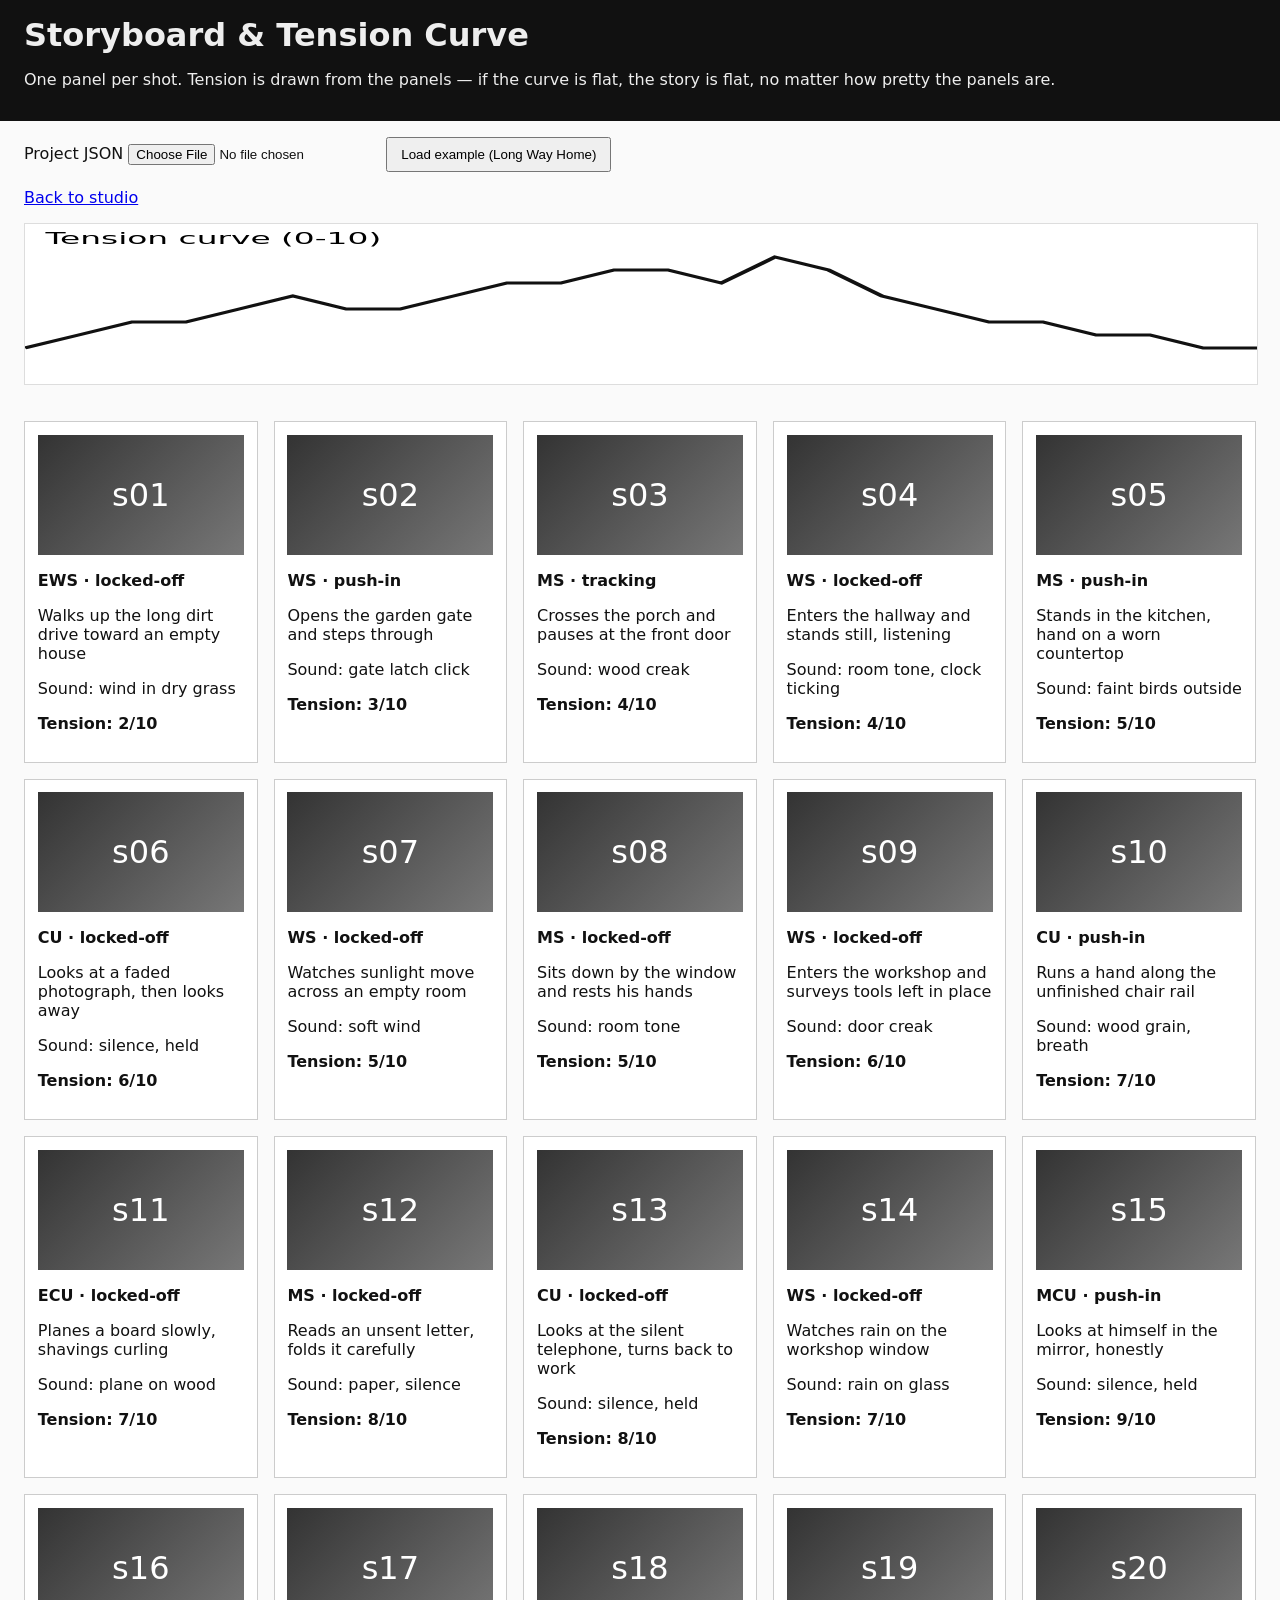
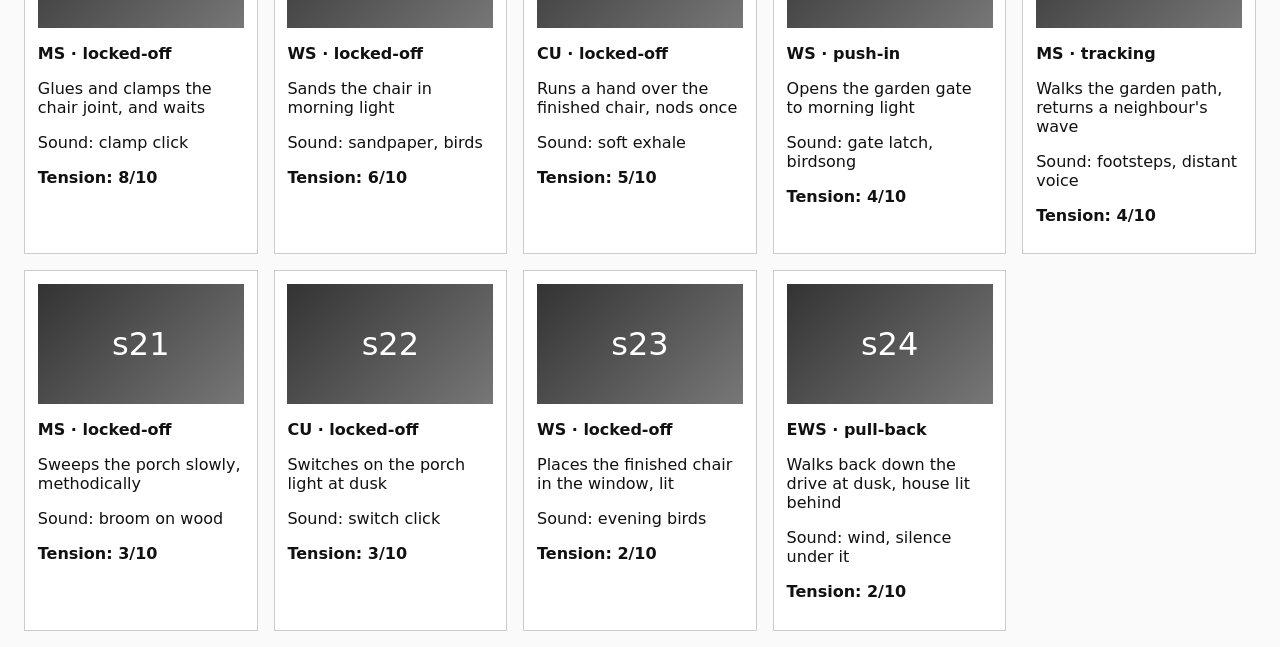
==== apps/studio/storyboard.html @ f48187a9 "MuseVideoWorkflow: pipeline, studio UI, 15 chapters, evaluation engine, reference benchmarks, Long W" ====
<!DOCTYPE html>
<html lang="en">
<head>
<meta charset="utf-8">
<meta name="viewport" content="width=device-width, initial-scale=1">
<title>Storyboard — MuseVideo Studio</title>
<link rel="stylesheet" href="style.css">
<style>
.panels{display:grid;grid-template-columns:repeat(auto-fill,minmax(220px,1fr));gap:1rem;padding:1rem 1.5rem}
.panel{border:1px solid #ccc;background:#fff;padding:.8rem}
.panel .frame{height:120px;background:linear-gradient(135deg,#333,#777);color:#fff;display:flex;align-items:center;justify-content:center;font-size:2rem}
.panel .tension{font-weight:bold}
svg{width:100%;height:160px;background:#fff;border:1px solid #ddd}
</style>
</head>
<body>
<header><h1>Storyboard &amp; Tension Curve</h1><p>One panel per shot. Tension is drawn from the panels — if the curve is flat, the story is flat, no matter how pretty the panels are.</p></header>
<section style="padding:1rem 1.5rem">
  <label>Project JSON <input type="file" id="file" accept=".json"></label>
  <button id="example">Load example (Long Way Home)</button>
  <p><a href="index.html">Back to studio</a></p>
  <svg id="curve" viewBox="0 0 600 160" preserveAspectRatio="none"></svg>
</section>
<section class="panels" id="panels"></section>
<script>
const example = [
  {id:"s01",size:"EWS",move:"locked-off",action:"Walks up the long dirt drive toward an empty house",sound:"wind in dry grass",tension:2},
  {id:"s02",size:"WS",move:"push-in",action:"Opens the garden gate and steps through",sound:"gate latch click",tension:3},
  {id:"s03",size:"MS",move:"tracking",action:"Crosses the porch and pauses at the front door",sound:"wood creak",tension:4},
  {id:"s04",size:"WS",move:"locked-off",action:"Enters the hallway and stands still, listening",sound:"room tone, clock ticking",tension:4},
  {id:"s05",size:"MS",move:"push-in",action:"Stands in the kitchen, hand on a worn countertop",sound:"faint birds outside",tension:5},
  {id:"s06",size:"CU",move:"locked-off",action:"Looks at a faded photograph, then looks away",sound:"silence, held",tension:6},
  {id:"s07",size:"WS",move:"locked-off",action:"Watches sunlight move across an empty room",sound:"soft wind",tension:5},
  {id:"s08",size:"MS",move:"locked-off",action:"Sits down by the window and rests his hands",sound:"room tone",tension:5},
  {id:"s09",size:"WS",move:"locked-off",action:"Enters the workshop and surveys tools left in place",sound:"door creak",tension:6},
  {id:"s10",size:"CU",move:"push-in",action:"Runs a hand along the unfinished chair rail",sound:"wood grain, breath",tension:7},
  {id:"s11",size:"ECU",move:"locked-off",action:"Planes a board slowly, shavings curling",sound:"plane on wood",tension:7},
  {id:"s12",size:"MS",move:"locked-off",action:"Reads an unsent letter, folds it carefully",sound:"paper, silence",tension:8},
  {id:"s13",size:"CU",move:"locked-off",action:"Looks at the silent telephone, turns back to work",sound:"silence, held",tension:8},
  {id:"s14",size:"WS",move:"locked-off",action:"Watches rain on the workshop window",sound:"rain on glass",tension:7},
  {id:"s15",size:"MCU",move:"push-in",action:"Looks at himself in the mirror, honestly",sound:"silence, held",tension:9},
  {id:"s16",size:"MS",move:"locked-off",action:"Glues and clamps the chair joint, and waits",sound:"clamp click",tension:8},
  {id:"s17",size:"WS",move:"locked-off",action:"Sands the chair in morning light",sound:"sandpaper, birds",tension:6},
  {id:"s18",size:"CU",move:"locked-off",action:"Runs a hand over the finished chair, nods once",sound:"soft exhale",tension:5},
  {id:"s19",size:"WS",move:"push-in",action:"Opens the garden gate to morning light",sound:"gate latch, birdsong",tension:4},
  {id:"s20",size:"MS",move:"tracking",action:"Walks the garden path, returns a neighbour's wave",sound:"footsteps, distant voice",tension:4},
  {id:"s21",size:"MS",move:"locked-off",action:"Sweeps the porch slowly, methodically",sound:"broom on wood",tension:3},
  {id:"s22",size:"CU",move:"locked-off",action:"Switches on the porch light at dusk",sound:"switch click",tension:3},
  {id:"s23",size:"WS",move:"locked-off",action:"Places the finished chair in the window, lit",sound:"evening birds",tension:2},
  {id:"s24",size:"EWS",move:"pull-back",action:"Walks back down the drive at dusk, house lit behind",sound:"wind, silence under it",tension:2}
];
function render(shots){
  const panels=document.getElementById("panels"); panels.innerHTML="";
  shots.forEach(s=>{
    const d=document.createElement("div"); d.className="panel";
    d.innerHTML="<div class='frame'>"+s.id+"</div><p><b>"+s.size+" · "+s.move+"</b></p><p>"+s.action+"</p><p>Sound: "+s.sound+"</p><p class='tension'>Tension: "+s.tension+"/10</p>";
    panels.appendChild(d);
  });
  const svg=document.getElementById("curve");
  const pts=shots.map((s,i)=>{const x=i/(shots.length-1)*600; const y=150-(s.tension/10)*130; return x+","+y}).join(" ");
  svg.innerHTML="<polyline points='"+pts+"' fill='none' stroke='#111' stroke-width='3'/><text x='10' y='20'>Tension curve (0-10)</text>";
}
document.getElementById("example").onclick=()=>render(example);
document.getElementById("file").onchange=(e)=>{
  const f=e.target.files[0]; if(!f) return;
  const r=new FileReader(); r.onload=()=>{ const p=JSON.parse(r.result); const shots=p.shots||[]; render(shots.map(s=>({id:s.shotId,size:s.size,move:s.movement,action:s.action,sound:s.soundMood,tension:5}))); }; r.readAsText(f);
};
render(example);
</script>
</body>
</html>
---- apps/studio/style.css ----
body{font-family:system-ui,sans-serif;margin:0;color:#111;background:#fafafa}
header,footer{padding:1rem 1.5rem;background:#111;color:#eee}
header h1{margin:0}
code{background:#eee;padding:.1rem .3rem;border-radius:4px}
#prompt-bar{display:flex;gap:.6rem;flex-wrap:wrap;align-items:center;padding:1rem 1.5rem;background:#fff;border-bottom:1px solid #ddd}
#prompt-bar input[type=text],#prompt-bar input:not([type=checkbox]){flex:1;min-width:280px;padding:.5rem}
main{display:grid;grid-template-columns:200px 1fr 320px;gap:1rem;padding:1rem 1.5rem}
#stages button{display:block;width:100%;text-align:left;margin:.25rem 0;padding:.5rem;border:1px solid #ccc;background:#fff;cursor:pointer}
#stages button.active{background:#111;color:#fff}
#stages button.done{border-left:6px solid #2a7}
textarea{width:100%;box-sizing:border-box;font-family:ui-monospace,monospace}
.actions{display:flex;gap:.5rem;flex-wrap:wrap;margin:.6rem 0}
button{padding:.5rem .8rem;cursor:pointer}
#side{background:#fff;border:1px solid #ddd;padding:1rem}
#side h2{font-size:1rem;margin-top:1.2rem}
.hint{color:#555;font-size:.9rem}
.auto{font-size:.9rem}
@media(max-width:900px){main{grid-template-columns:1fr}}
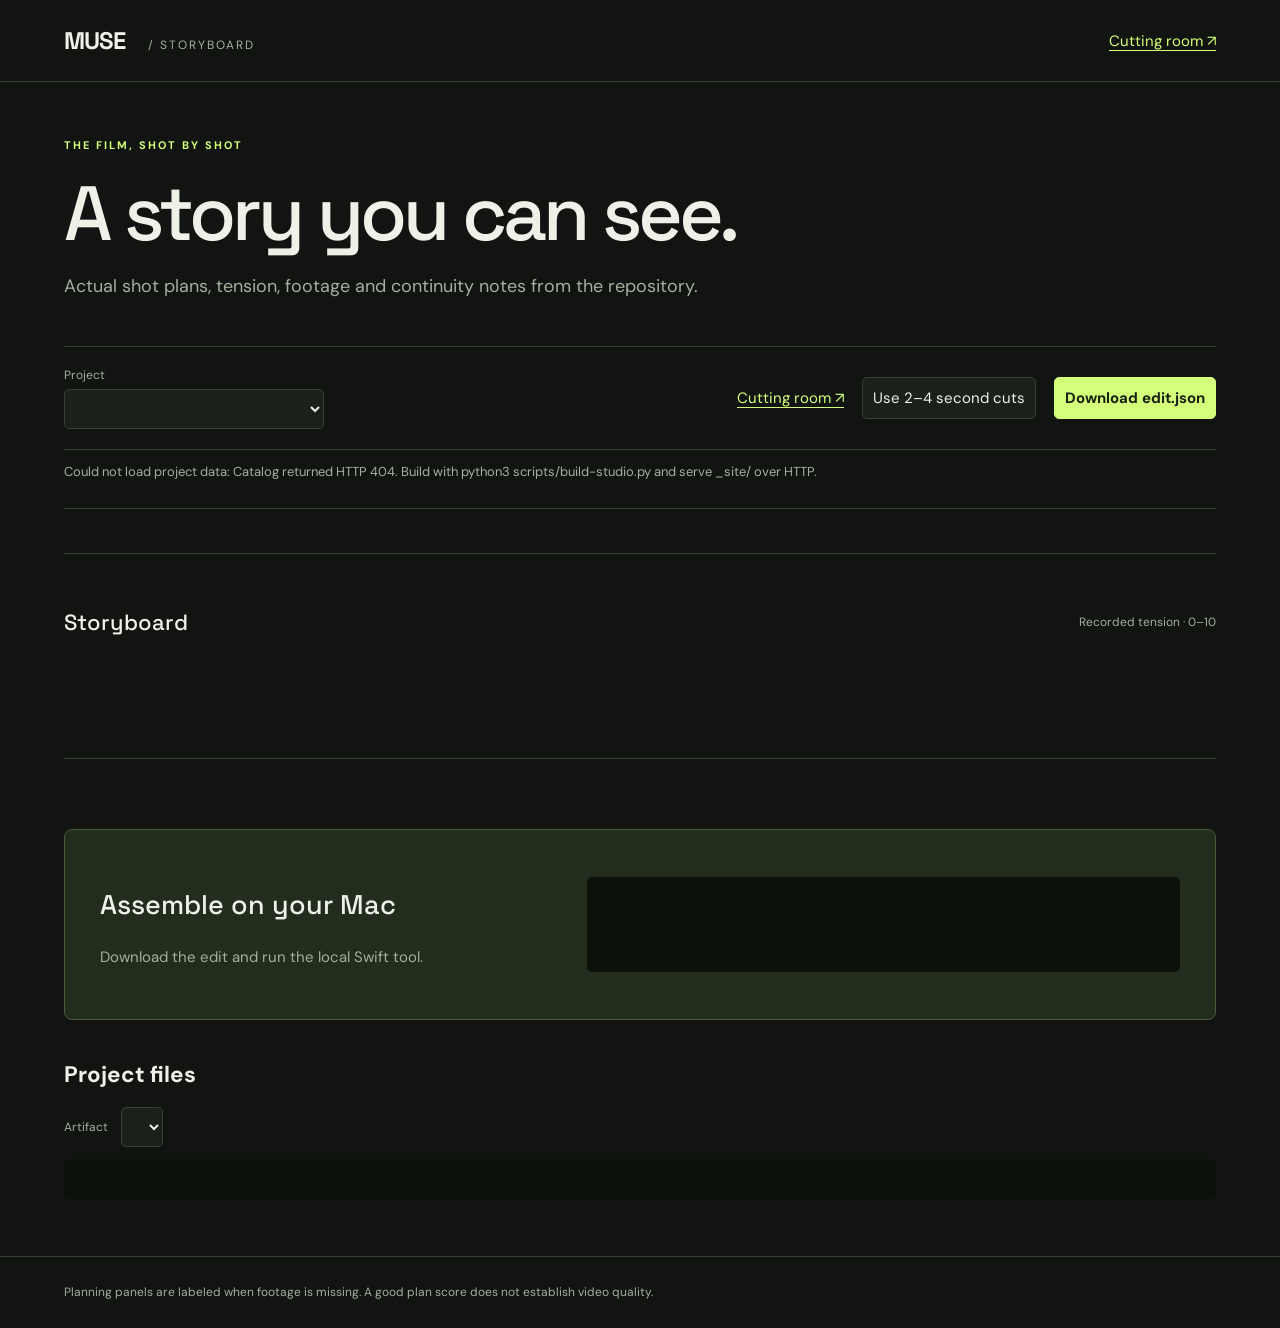
==== commit 66369821: "Add Swift local video intake, short-shot editing, selective redo and verified Pages publishing" ====
--- a/apps/studio/storyboard.html
+++ b/apps/studio/storyboard.html
@@ -1,71 +1,10 @@
-<!DOCTYPE html>
-<html lang="en">
-<head>
-<meta charset="utf-8">
-<meta name="viewport" content="width=device-width, initial-scale=1">
-<title>Storyboard — MuseVideo Studio</title>
-<link rel="stylesheet" href="style.css">
-<style>
-.panels{display:grid;grid-template-columns:repeat(auto-fill,minmax(220px,1fr));gap:1rem;padding:1rem 1.5rem}
-.panel{border:1px solid #ccc;background:#fff;padding:.8rem}
-.panel .frame{height:120px;background:linear-gradient(135deg,#333,#777);color:#fff;display:flex;align-items:center;justify-content:center;font-size:2rem}
-.panel .tension{font-weight:bold}
-svg{width:100%;height:160px;background:#fff;border:1px solid #ddd}
-</style>
-</head>
-<body>
-<header><h1>Storyboard &amp; Tension Curve</h1><p>One panel per shot. Tension is drawn from the panels — if the curve is flat, the story is flat, no matter how pretty the panels are.</p></header>
-<section style="padding:1rem 1.5rem">
-  <label>Project JSON <input type="file" id="file" accept=".json"></label>
-  <button id="example">Load example (Long Way Home)</button>
-  <p><a href="index.html">Back to studio</a></p>
-  <svg id="curve" viewBox="0 0 600 160" preserveAspectRatio="none"></svg>
-</section>
-<section class="panels" id="panels"></section>
-<script>
-const example = [
-  {id:"s01",size:"EWS",move:"locked-off",action:"Walks up the long dirt drive toward an empty house",sound:"wind in dry grass",tension:2},
-  {id:"s02",size:"WS",move:"push-in",action:"Opens the garden gate and steps through",sound:"gate latch click",tension:3},
-  {id:"s03",size:"MS",move:"tracking",action:"Crosses the porch and pauses at the front door",sound:"wood creak",tension:4},
-  {id:"s04",size:"WS",move:"locked-off",action:"Enters the hallway and stands still, listening",sound:"room tone, clock ticking",tension:4},
-  {id:"s05",size:"MS",move:"push-in",action:"Stands in the kitchen, hand on a worn countertop",sound:"faint birds outside",tension:5},
-  {id:"s06",size:"CU",move:"locked-off",action:"Looks at a faded photograph, then looks away",sound:"silence, held",tension:6},
-  {id:"s07",size:"WS",move:"locked-off",action:"Watches sunlight move across an empty room",sound:"soft wind",tension:5},
-  {id:"s08",size:"MS",move:"locked-off",action:"Sits down by the window and rests his hands",sound:"room tone",tension:5},
-  {id:"s09",size:"WS",move:"locked-off",action:"Enters the workshop and surveys tools left in place",sound:"door creak",tension:6},
-  {id:"s10",size:"CU",move:"push-in",action:"Runs a hand along the unfinished chair rail",sound:"wood grain, breath",tension:7},
-  {id:"s11",size:"ECU",move:"locked-off",action:"Planes a board slowly, shavings curling",sound:"plane on wood",tension:7},
-  {id:"s12",size:"MS",move:"locked-off",action:"Reads an unsent letter, folds it carefully",sound:"paper, silence",tension:8},
-  {id:"s13",size:"CU",move:"locked-off",action:"Looks at the silent telephone, turns back to work",sound:"silence, held",tension:8},
-  {id:"s14",size:"WS",move:"locked-off",action:"Watches rain on the workshop window",sound:"rain on glass",tension:7},
-  {id:"s15",size:"MCU",move:"push-in",action:"Looks at himself in the mirror, honestly",sound:"silence, held",tension:9},
-  {id:"s16",size:"MS",move:"locked-off",action:"Glues and clamps the chair joint, and waits",sound:"clamp click",tension:8},
-  {id:"s17",size:"WS",move:"locked-off",action:"Sands the chair in morning light",sound:"sandpaper, birds",tension:6},
-  {id:"s18",size:"CU",move:"locked-off",action:"Runs a hand over the finished chair, nods once",sound:"soft exhale",tension:5},
-  {id:"s19",size:"WS",move:"push-in",action:"Opens the garden gate to morning light",sound:"gate latch, birdsong",tension:4},
-  {id:"s20",size:"MS",move:"tracking",action:"Walks the garden path, returns a neighbour's wave",sound:"footsteps, distant voice",tension:4},
-  {id:"s21",size:"MS",move:"locked-off",action:"Sweeps the porch slowly, methodically",sound:"broom on wood",tension:3},
-  {id:"s22",size:"CU",move:"locked-off",action:"Switches on the porch light at dusk",sound:"switch click",tension:3},
-  {id:"s23",size:"WS",move:"locked-off",action:"Places the finished chair in the window, lit",sound:"evening birds",tension:2},
-  {id:"s24",size:"EWS",move:"pull-back",action:"Walks back down the drive at dusk, house lit behind",sound:"wind, silence under it",tension:2}
-];
-function render(shots){
-  const panels=document.getElementById("panels"); panels.innerHTML="";
-  shots.forEach(s=>{
-    const d=document.createElement("div"); d.className="panel";
-    d.innerHTML="<div class='frame'>"+s.id+"</div><p><b>"+s.size+" · "+s.move+"</b></p><p>"+s.action+"</p><p>Sound: "+s.sound+"</p><p class='tension'>Tension: "+s.tension+"/10</p>";
-    panels.appendChild(d);
-  });
-  const svg=document.getElementById("curve");
-  const pts=shots.map((s,i)=>{const x=i/(shots.length-1)*600; const y=150-(s.tension/10)*130; return x+","+y}).join(" ");
-  svg.innerHTML="<polyline points='"+pts+"' fill='none' stroke='#111' stroke-width='3'/><text x='10' y='20'>Tension curve (0-10)</text>";
-}
-document.getElementById("example").onclick=()=>render(example);
-document.getElementById("file").onchange=(e)=>{
-  const f=e.target.files[0]; if(!f) return;
-  const r=new FileReader(); r.onload=()=>{ const p=JSON.parse(r.result); const shots=p.shots||[]; render(shots.map(s=>({id:s.shotId,size:s.size,move:s.movement,action:s.action,sound:s.soundMood,tension:5}))); }; r.readAsText(f);
-};
-render(example);
-</script>
-</body>
-</html>
+<!doctype html><html lang="en"><head><meta charset="utf-8"><meta name="viewport" content="width=device-width,initial-scale=1"><title>Muse / Storyboard</title><link rel="stylesheet" href="style.css"></head><body>
+<header><a class="wordmark" href="index.html">MUSE <span>/ STORYBOARD</span></a><a href="index.html">Cutting room ↗</a></header><main>
+<section class="intro"><p class="eyebrow">THE FILM, SHOT BY SHOT</p><h1>A story you can see.</h1><p>Actual shot plans, tension, footage and continuity notes from the repository.</p></section>
+<div class="toolbar"><label>Project <select id="project-select"></select></label><a id="storyboard-link" href="index.html">Cutting room ↗</a><button id="reset-edit">Use 2–4 second cuts</button><button id="export-edit" class="primary">Download edit.json</button></div>
+<p id="notice" role="status" aria-live="polite">Loading repository projects…</p><section id="project-header"></section>
+<section id="final-player" hidden><video id="final-video" controls playsinline preload="metadata"></video><p><a id="download-final" download>Download saved final video</a></p></section>
+<div class="stats" id="stats"></div><div class="section-title"><h2 id="view-title">Storyboard</h2><span>Recorded tension · 0–10</span></div>
+<svg id="curve" viewBox="0 0 900 90" role="img" aria-label="Shot tension curve"></svg><section id="shots" class="shot-grid" aria-label="Shots"></section>
+<section class="handoff"><div><h2>Assemble on your Mac</h2><p>Download the edit and run the local Swift tool.</p></div><pre id="commands"></pre></section>
+<section class="artifacts"><h2>Project files</h2><label>Artifact <select id="artifact-select"></select></label><pre id="artifact-text"></pre></section></main><footer>Planning panels are labeled when footage is missing. A good plan score does not establish video quality.</footer><script src="app.js"></script></body></html>
--- a/apps/studio/style.css
+++ b/apps/studio/style.css
@@ -1,18 +1,2 @@
-body{font-family:system-ui,sans-serif;margin:0;color:#111;background:#fafafa}
-header,footer{padding:1rem 1.5rem;background:#111;color:#eee}
-header h1{margin:0}
-code{background:#eee;padding:.1rem .3rem;border-radius:4px}
-#prompt-bar{display:flex;gap:.6rem;flex-wrap:wrap;align-items:center;padding:1rem 1.5rem;background:#fff;border-bottom:1px solid #ddd}
-#prompt-bar input[type=text],#prompt-bar input:not([type=checkbox]){flex:1;min-width:280px;padding:.5rem}
-main{display:grid;grid-template-columns:200px 1fr 320px;gap:1rem;padding:1rem 1.5rem}
-#stages button{display:block;width:100%;text-align:left;margin:.25rem 0;padding:.5rem;border:1px solid #ccc;background:#fff;cursor:pointer}
-#stages button.active{background:#111;color:#fff}
-#stages button.done{border-left:6px solid #2a7}
-textarea{width:100%;box-sizing:border-box;font-family:ui-monospace,monospace}
-.actions{display:flex;gap:.5rem;flex-wrap:wrap;margin:.6rem 0}
-button{padding:.5rem .8rem;cursor:pointer}
-#side{background:#fff;border:1px solid #ddd;padding:1rem}
-#side h2{font-size:1rem;margin-top:1.2rem}
-.hint{color:#555;font-size:.9rem}
-.auto{font-size:.9rem}
-@media(max-width:900px){main{grid-template-columns:1fr}}
+@import url('https://fonts.googleapis.com/css2?family=DM+Sans:wght@400;500;600;700&family=Space+Grotesk:wght@400;500;600;700&display=swap');
+:root{color-scheme:dark;--bg:#111411;--panel:#1b201b;--line:#364036;--text:#eef1e8;--muted:#a5afa0;--accent:#d3ff7b}*{box-sizing:border-box}body{margin:0;background:var(--bg);color:var(--text);font:15px 'DM Sans',system-ui,sans-serif}header{height:82px;display:flex;align-items:center;justify-content:space-between;padding:0 5vw;border-bottom:1px solid var(--line)}a{color:var(--accent);text-underline-offset:4px}.wordmark{font:700 24px 'Space Grotesk',sans-serif;letter-spacing:-1px;color:var(--text);text-decoration:none}.wordmark span{font:12px 'DM Sans',sans-serif;letter-spacing:2px;margin-left:18px;color:var(--muted)}.status-label,.eyebrow{font-size:11px;font-weight:700;letter-spacing:2px;color:var(--accent)}main{max-width:1500px;margin:auto;padding:45px 5vw}.intro{padding:0 0 30px}.intro h1{font:500 clamp(45px,6vw,84px)/1.02 'Space Grotesk',sans-serif;letter-spacing:-4px;margin:22px 0}.intro>p:last-child{color:var(--muted);font-size:18px}.toolbar{display:flex;align-items:center;gap:18px;flex-wrap:wrap;padding:20px 0;border-top:1px solid var(--line);border-bottom:1px solid var(--line)}label{color:var(--muted);font-size:12px}button,select,input{font:inherit;color:var(--text);border:1px solid var(--line);background:var(--panel);border-radius:5px;padding:10px}button{cursor:pointer}button:hover{border-color:var(--accent)}button.primary{background:var(--accent);color:#172010;border-color:var(--accent);font-weight:700}.toolbar label{margin-right:auto}.toolbar select{display:block;min-width:260px;margin-top:6px}#notice{color:var(--muted);min-height:20px;font-size:13px}#project-header h2{font:500 30px 'Space Grotesk',sans-serif;margin-bottom:8px}#project-header p{color:var(--muted)}.stats{display:flex;gap:35px;margin:25px 0;padding:22px 0;border-block:1px solid var(--line)}.stat strong{display:block;font:500 26px 'Space Grotesk',sans-serif}.stat span{color:var(--muted);font-size:12px}.section-title{display:flex;align-items:center;justify-content:space-between;margin:35px 0 15px;gap:20px}.section-title h2{font:500 22px 'Space Grotesk',sans-serif}.section-title span{color:var(--muted);font-size:12px}.shot-grid{display:grid;grid-template-columns:repeat(3,minmax(0,1fr));gap:20px}.shot{border:1px solid var(--line);border-radius:8px;overflow:hidden;background:var(--panel)}.media{aspect-ratio:16/9;position:relative;background:#080b08;display:grid;place-items:center}.media video{width:100%;height:100%;object-fit:contain}.plan-frame{padding:24px;color:#c2c9ba;font:500 20px/1.3 'Space Grotesk',sans-serif}.plan-label{position:absolute;top:12px;left:12px;font-size:10px;letter-spacing:1px;color:var(--accent);background:#192314;padding:5px 8px;border-radius:3px}.shot-content{padding:18px}.shot-top{display:flex;justify-content:space-between;align-items:center;font-size:12px;color:var(--muted)}.shot-id{font:700 20px 'Space Grotesk',sans-serif;color:var(--accent)}.shot h3{font:500 17px/1.35 'Space Grotesk',sans-serif;min-height:46px;margin:14px 0 8px}.shot p{font-size:13px;line-height:1.5;color:var(--muted)}.trims{display:flex;align-items:center;gap:10px;margin:15px 0}.trims label{flex:1}.trims input{display:block;width:100%;margin-top:5px}.shot-actions{display:flex;gap:8px;flex-wrap:wrap}.shot-actions button,.file-label{font-size:12px}.file-label{cursor:pointer;border:1px solid var(--line);padding:10px;border-radius:5px;color:var(--text)}details{margin-top:16px;border-top:1px solid var(--line);padding-top:12px}summary{color:var(--muted);cursor:pointer;font-size:12px}details p{white-space:pre-wrap}.redo-box{width:100%;min-height:70px;background:#111811;border:1px solid var(--line);color:var(--text);padding:10px;margin:10px 0;font:13px system-ui;border-radius:4px}.redo-status{color:var(--accent)!important}#curve{width:100%;height:90px;border-bottom:1px solid var(--line);margin-bottom:20px}#final-video{width:100%;max-height:65vh;background:#000;border-radius:8px}#final-player{margin:25px 0}.handoff{display:grid;grid-template-columns:1fr 1.3fr;gap:30px;padding:35px;margin-top:45px;background:#232d1e;border:1px solid #485a37;border-radius:8px}.handoff h2{font:500 27px 'Space Grotesk',sans-serif}.handoff p{color:var(--muted);line-height:1.6}pre{white-space:pre-wrap;overflow-wrap:anywhere;background:#0c110b;padding:20px;font:12px/1.8 ui-monospace,monospace;border-radius:5px}.artifacts{margin-top:40px}.artifacts select{margin:0 10px}footer{padding:25px 5vw;border-top:1px solid var(--line);color:var(--muted);font-size:12px;line-height:1.7}:focus-visible{outline:2px solid var(--accent);outline-offset:3px}@media(max-width:1050px){.shot-grid{grid-template-columns:repeat(2,minmax(0,1fr))}}@media(max-width:680px){.shot-grid,.handoff{grid-template-columns:1fr}.intro h1{letter-spacing:-2px}.status-label{display:none}.stats{gap:20px}.toolbar{gap:12px}.toolbar label{width:100%}.toolbar select{width:100%}.handoff{padding:20px}.wordmark span{letter-spacing:1px;margin-left:8px}.section-title span{max-width:140px}}
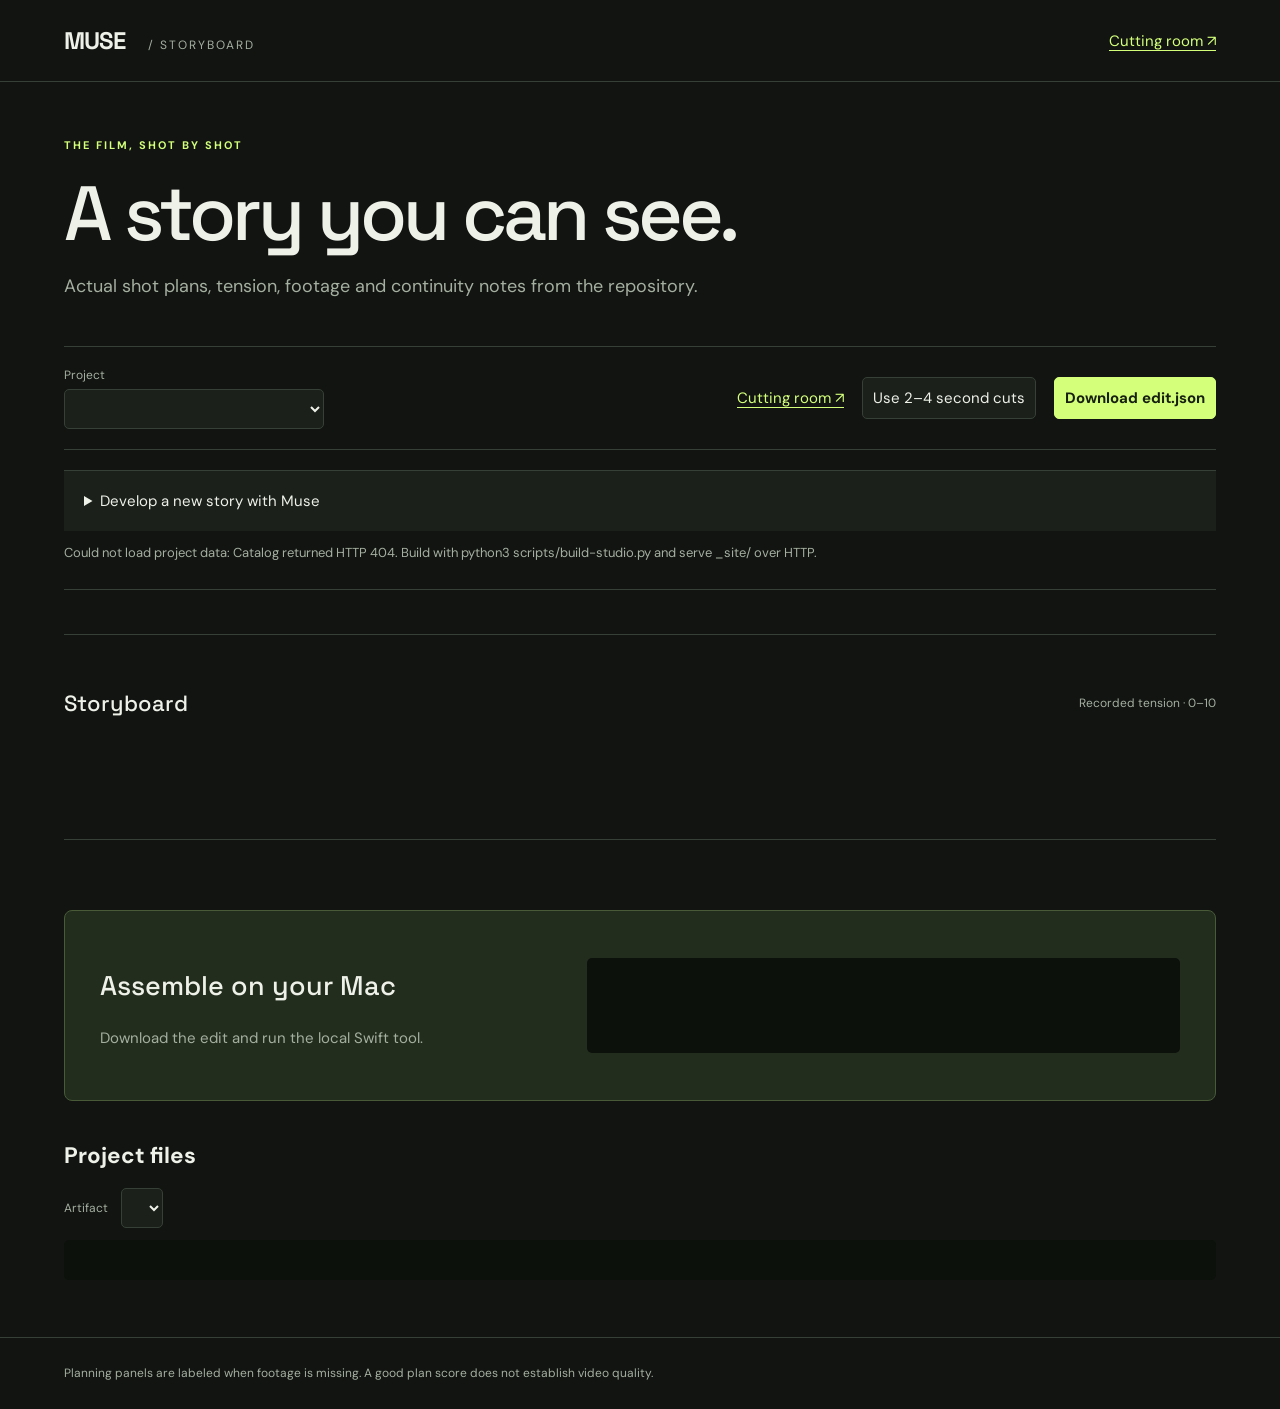
==== commit eed484f7: "Develop complete story productions and replace trailer with The Five Outcasts" ====
--- a/apps/studio/storyboard.html
+++ b/apps/studio/storyboard.html
@@ -2,6 +2,7 @@
 <header><a class="wordmark" href="index.html">MUSE <span>/ STORYBOARD</span></a><a href="index.html">Cutting room ↗</a></header><main>
 <section class="intro"><p class="eyebrow">THE FILM, SHOT BY SHOT</p><h1>A story you can see.</h1><p>Actual shot plans, tension, footage and continuity notes from the repository.</p></section>
 <div class="toolbar"><label>Project <select id="project-select"></select></label><a id="storyboard-link" href="index.html">Cutting room ↗</a><button id="reset-edit">Use 2–4 second cuts</button><button id="export-edit" class="primary">Download edit.json</button></div>
+<details class="new-production"><summary>Develop a new story with Muse</summary><p>Describe the story, cast, reveal, tone and runtime. Muse authors the production; the local tool expands and validates every artifact.</p><label for="story-brief">Story brief</label><textarea id="story-brief" rows="5" placeholder="A 60-second horror-wuxia trailer about two heroes, five shunned outcasts, and a woman who chose to leave…"></textarea><button id="copy-production">Copy production request for Muse</button><p><a href="https://muse.ai/" target="_blank" rel="noopener">Open Muse ↗</a></p></details>
 <p id="notice" role="status" aria-live="polite">Loading repository projects…</p><section id="project-header"></section>
 <section id="final-player" hidden><video id="final-video" controls playsinline preload="metadata"></video><p><a id="download-final" download>Download saved final video</a></p></section>
 <div class="stats" id="stats"></div><div class="section-title"><h2 id="view-title">Storyboard</h2><span>Recorded tension · 0–10</span></div>
--- a/apps/studio/style.css
+++ b/apps/studio/style.css
@@ -1,2 +1,4 @@
 @import url('https://fonts.googleapis.com/css2?family=DM+Sans:wght@400;500;600;700&family=Space+Grotesk:wght@400;500;600;700&display=swap');
 :root{color-scheme:dark;--bg:#111411;--panel:#1b201b;--line:#364036;--text:#eef1e8;--muted:#a5afa0;--accent:#d3ff7b}*{box-sizing:border-box}body{margin:0;background:var(--bg);color:var(--text);font:15px 'DM Sans',system-ui,sans-serif}header{height:82px;display:flex;align-items:center;justify-content:space-between;padding:0 5vw;border-bottom:1px solid var(--line)}a{color:var(--accent);text-underline-offset:4px}.wordmark{font:700 24px 'Space Grotesk',sans-serif;letter-spacing:-1px;color:var(--text);text-decoration:none}.wordmark span{font:12px 'DM Sans',sans-serif;letter-spacing:2px;margin-left:18px;color:var(--muted)}.status-label,.eyebrow{font-size:11px;font-weight:700;letter-spacing:2px;color:var(--accent)}main{max-width:1500px;margin:auto;padding:45px 5vw}.intro{padding:0 0 30px}.intro h1{font:500 clamp(45px,6vw,84px)/1.02 'Space Grotesk',sans-serif;letter-spacing:-4px;margin:22px 0}.intro>p:last-child{color:var(--muted);font-size:18px}.toolbar{display:flex;align-items:center;gap:18px;flex-wrap:wrap;padding:20px 0;border-top:1px solid var(--line);border-bottom:1px solid var(--line)}label{color:var(--muted);font-size:12px}button,select,input{font:inherit;color:var(--text);border:1px solid var(--line);background:var(--panel);border-radius:5px;padding:10px}button{cursor:pointer}button:hover{border-color:var(--accent)}button.primary{background:var(--accent);color:#172010;border-color:var(--accent);font-weight:700}.toolbar label{margin-right:auto}.toolbar select{display:block;min-width:260px;margin-top:6px}#notice{color:var(--muted);min-height:20px;font-size:13px}#project-header h2{font:500 30px 'Space Grotesk',sans-serif;margin-bottom:8px}#project-header p{color:var(--muted)}.stats{display:flex;gap:35px;margin:25px 0;padding:22px 0;border-block:1px solid var(--line)}.stat strong{display:block;font:500 26px 'Space Grotesk',sans-serif}.stat span{color:var(--muted);font-size:12px}.section-title{display:flex;align-items:center;justify-content:space-between;margin:35px 0 15px;gap:20px}.section-title h2{font:500 22px 'Space Grotesk',sans-serif}.section-title span{color:var(--muted);font-size:12px}.shot-grid{display:grid;grid-template-columns:repeat(3,minmax(0,1fr));gap:20px}.shot{border:1px solid var(--line);border-radius:8px;overflow:hidden;background:var(--panel)}.media{aspect-ratio:16/9;position:relative;background:#080b08;display:grid;place-items:center}.media video{width:100%;height:100%;object-fit:contain}.plan-frame{padding:24px;color:#c2c9ba;font:500 20px/1.3 'Space Grotesk',sans-serif}.plan-label{position:absolute;top:12px;left:12px;font-size:10px;letter-spacing:1px;color:var(--accent);background:#192314;padding:5px 8px;border-radius:3px}.shot-content{padding:18px}.shot-top{display:flex;justify-content:space-between;align-items:center;font-size:12px;color:var(--muted)}.shot-id{font:700 20px 'Space Grotesk',sans-serif;color:var(--accent)}.shot h3{font:500 17px/1.35 'Space Grotesk',sans-serif;min-height:46px;margin:14px 0 8px}.shot p{font-size:13px;line-height:1.5;color:var(--muted)}.trims{display:flex;align-items:center;gap:10px;margin:15px 0}.trims label{flex:1}.trims input{display:block;width:100%;margin-top:5px}.shot-actions{display:flex;gap:8px;flex-wrap:wrap}.shot-actions button,.file-label{font-size:12px}.file-label{cursor:pointer;border:1px solid var(--line);padding:10px;border-radius:5px;color:var(--text)}details{margin-top:16px;border-top:1px solid var(--line);padding-top:12px}summary{color:var(--muted);cursor:pointer;font-size:12px}details p{white-space:pre-wrap}.redo-box{width:100%;min-height:70px;background:#111811;border:1px solid var(--line);color:var(--text);padding:10px;margin:10px 0;font:13px system-ui;border-radius:4px}.redo-status{color:var(--accent)!important}#curve{width:100%;height:90px;border-bottom:1px solid var(--line);margin-bottom:20px}#final-video{width:100%;max-height:65vh;background:#000;border-radius:8px}#final-player{margin:25px 0}.handoff{display:grid;grid-template-columns:1fr 1.3fr;gap:30px;padding:35px;margin-top:45px;background:#232d1e;border:1px solid #485a37;border-radius:8px}.handoff h2{font:500 27px 'Space Grotesk',sans-serif}.handoff p{color:var(--muted);line-height:1.6}pre{white-space:pre-wrap;overflow-wrap:anywhere;background:#0c110b;padding:20px;font:12px/1.8 ui-monospace,monospace;border-radius:5px}.artifacts{margin-top:40px}.artifacts select{margin:0 10px}footer{padding:25px 5vw;border-top:1px solid var(--line);color:var(--muted);font-size:12px;line-height:1.7}:focus-visible{outline:2px solid var(--accent);outline-offset:3px}@media(max-width:1050px){.shot-grid{grid-template-columns:repeat(2,minmax(0,1fr))}}@media(max-width:680px){.shot-grid,.handoff{grid-template-columns:1fr}.intro h1{letter-spacing:-2px}.status-label{display:none}.stats{gap:20px}.toolbar{gap:12px}.toolbar label{width:100%}.toolbar select{width:100%}.handoff{padding:20px}.wordmark span{letter-spacing:1px;margin-left:8px}.section-title span{max-width:140px}}
+
+.new-production{padding:20px;background:var(--panel);margin-top:20px}.new-production summary{font-size:15px;color:var(--text)}.new-production textarea{display:block;width:100%;background:var(--bg);color:var(--text);border:1px solid var(--line);border-radius:5px;margin:10px 0;padding:12px;font:14px/1.6 system-ui}.new-production p{color:var(--muted);line-height:1.6}
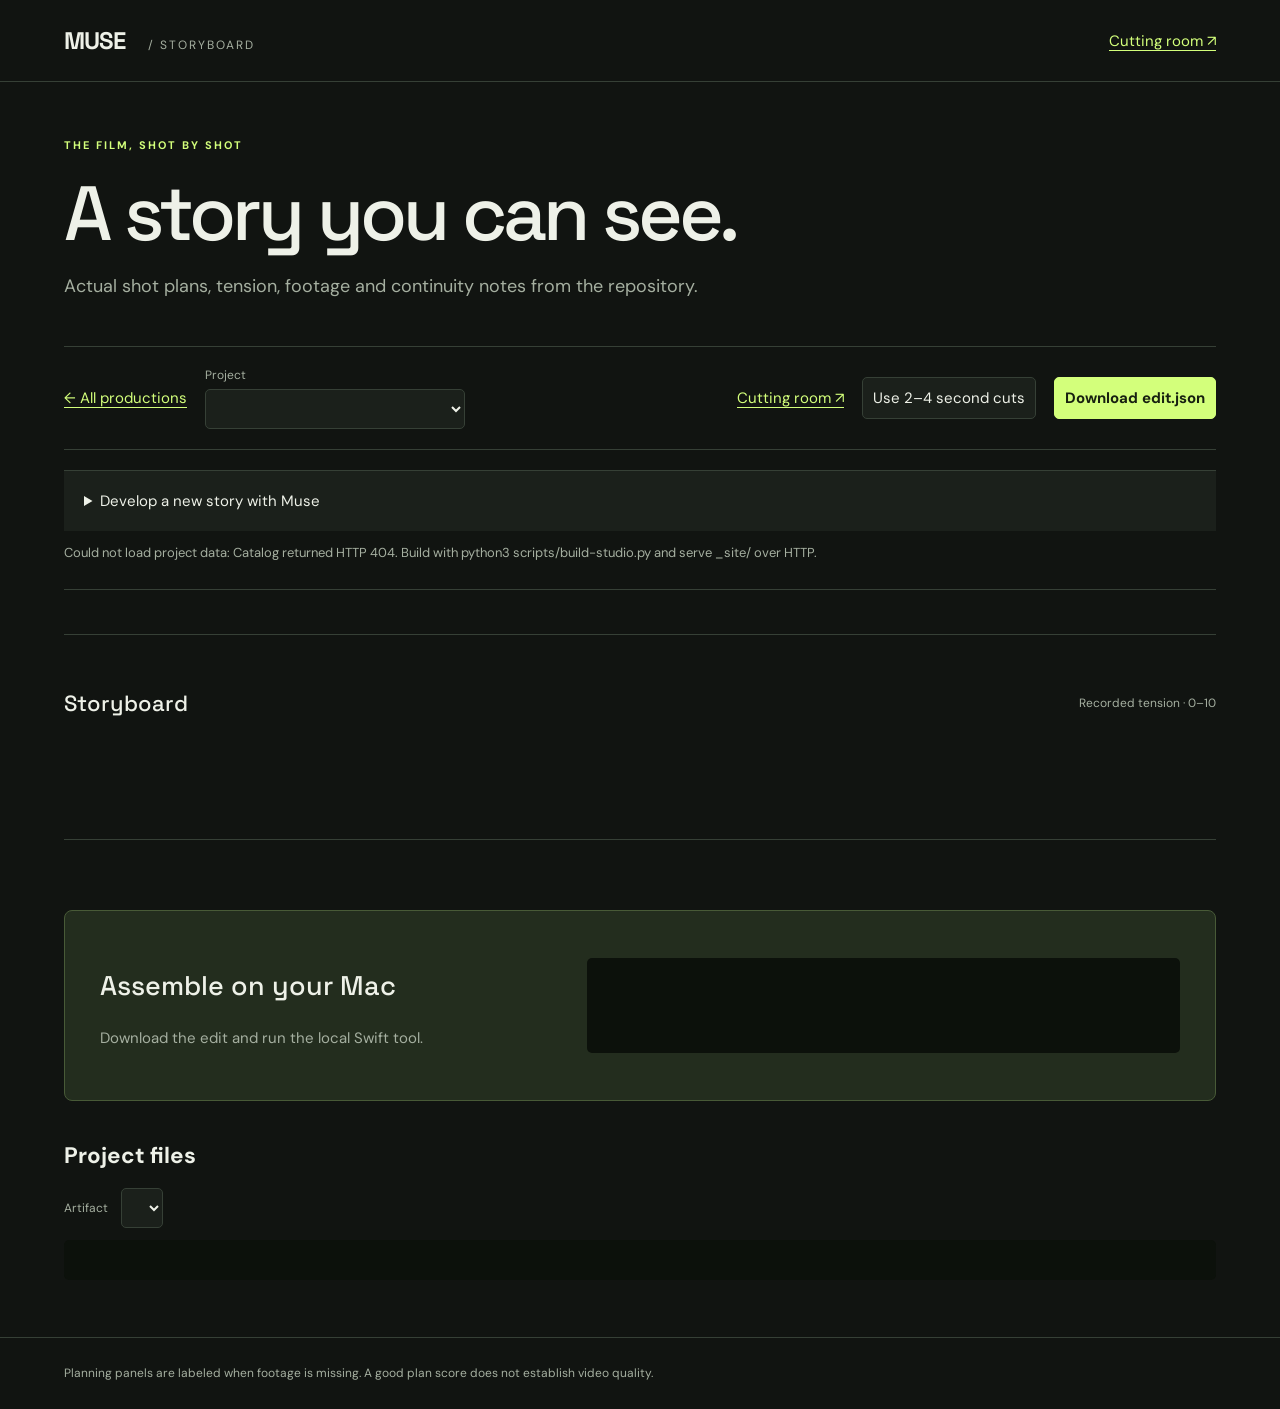
==== commit 2298a978: "Support multiple productions with isolated edits and a fair shared generation queue" ====
--- a/apps/studio/storyboard.html
+++ b/apps/studio/storyboard.html
@@ -1,7 +1,7 @@
 <!doctype html><html lang="en"><head><meta charset="utf-8"><meta name="viewport" content="width=device-width,initial-scale=1"><title>Muse / Storyboard</title><link rel="stylesheet" href="style.css"></head><body>
 <header><a class="wordmark" href="index.html">MUSE <span>/ STORYBOARD</span></a><a href="index.html">Cutting room ↗</a></header><main>
 <section class="intro"><p class="eyebrow">THE FILM, SHOT BY SHOT</p><h1>A story you can see.</h1><p>Actual shot plans, tension, footage and continuity notes from the repository.</p></section>
-<div class="toolbar"><label>Project <select id="project-select"></select></label><a id="storyboard-link" href="index.html">Cutting room ↗</a><button id="reset-edit">Use 2–4 second cuts</button><button id="export-edit" class="primary">Download edit.json</button></div>
+<div class="toolbar"><a href="workspace.html">← All productions</a><label>Project <select id="project-select"></select></label><a id="storyboard-link" href="index.html">Cutting room ↗</a><button id="reset-edit">Use 2–4 second cuts</button><button id="export-edit" class="primary">Download edit.json</button></div>
 <details class="new-production"><summary>Develop a new story with Muse</summary><p>Describe the story, cast, reveal, tone and runtime. Muse authors the production; the local tool expands and validates every artifact.</p><label for="story-brief">Story brief</label><textarea id="story-brief" rows="5" placeholder="A 60-second horror-wuxia trailer about two heroes, five shunned outcasts, and a woman who chose to leave…"></textarea><button id="copy-production">Copy production request for Muse</button><p><a href="https://muse.ai/" target="_blank" rel="noopener">Open Muse ↗</a></p></details>
 <p id="notice" role="status" aria-live="polite">Loading repository projects…</p><section id="project-header"></section>
 <section id="final-player" hidden><video id="final-video" controls playsinline preload="metadata"></video><p><a id="download-final" download>Download saved final video</a></p></section>
--- a/apps/studio/style.css
+++ b/apps/studio/style.css
@@ -2,3 +2,4 @@
 :root{color-scheme:dark;--bg:#111411;--panel:#1b201b;--line:#364036;--text:#eef1e8;--muted:#a5afa0;--accent:#d3ff7b}*{box-sizing:border-box}body{margin:0;background:var(--bg);color:var(--text);font:15px 'DM Sans',system-ui,sans-serif}header{height:82px;display:flex;align-items:center;justify-content:space-between;padding:0 5vw;border-bottom:1px solid var(--line)}a{color:var(--accent);text-underline-offset:4px}.wordmark{font:700 24px 'Space Grotesk',sans-serif;letter-spacing:-1px;color:var(--text);text-decoration:none}.wordmark span{font:12px 'DM Sans',sans-serif;letter-spacing:2px;margin-left:18px;color:var(--muted)}.status-label,.eyebrow{font-size:11px;font-weight:700;letter-spacing:2px;color:var(--accent)}main{max-width:1500px;margin:auto;padding:45px 5vw}.intro{padding:0 0 30px}.intro h1{font:500 clamp(45px,6vw,84px)/1.02 'Space Grotesk',sans-serif;letter-spacing:-4px;margin:22px 0}.intro>p:last-child{color:var(--muted);font-size:18px}.toolbar{display:flex;align-items:center;gap:18px;flex-wrap:wrap;padding:20px 0;border-top:1px solid var(--line);border-bottom:1px solid var(--line)}label{color:var(--muted);font-size:12px}button,select,input{font:inherit;color:var(--text);border:1px solid var(--line);background:var(--panel);border-radius:5px;padding:10px}button{cursor:pointer}button:hover{border-color:var(--accent)}button.primary{background:var(--accent);color:#172010;border-color:var(--accent);font-weight:700}.toolbar label{margin-right:auto}.toolbar select{display:block;min-width:260px;margin-top:6px}#notice{color:var(--muted);min-height:20px;font-size:13px}#project-header h2{font:500 30px 'Space Grotesk',sans-serif;margin-bottom:8px}#project-header p{color:var(--muted)}.stats{display:flex;gap:35px;margin:25px 0;padding:22px 0;border-block:1px solid var(--line)}.stat strong{display:block;font:500 26px 'Space Grotesk',sans-serif}.stat span{color:var(--muted);font-size:12px}.section-title{display:flex;align-items:center;justify-content:space-between;margin:35px 0 15px;gap:20px}.section-title h2{font:500 22px 'Space Grotesk',sans-serif}.section-title span{color:var(--muted);font-size:12px}.shot-grid{display:grid;grid-template-columns:repeat(3,minmax(0,1fr));gap:20px}.shot{border:1px solid var(--line);border-radius:8px;overflow:hidden;background:var(--panel)}.media{aspect-ratio:16/9;position:relative;background:#080b08;display:grid;place-items:center}.media video{width:100%;height:100%;object-fit:contain}.plan-frame{padding:24px;color:#c2c9ba;font:500 20px/1.3 'Space Grotesk',sans-serif}.plan-label{position:absolute;top:12px;left:12px;font-size:10px;letter-spacing:1px;color:var(--accent);background:#192314;padding:5px 8px;border-radius:3px}.shot-content{padding:18px}.shot-top{display:flex;justify-content:space-between;align-items:center;font-size:12px;color:var(--muted)}.shot-id{font:700 20px 'Space Grotesk',sans-serif;color:var(--accent)}.shot h3{font:500 17px/1.35 'Space Grotesk',sans-serif;min-height:46px;margin:14px 0 8px}.shot p{font-size:13px;line-height:1.5;color:var(--muted)}.trims{display:flex;align-items:center;gap:10px;margin:15px 0}.trims label{flex:1}.trims input{display:block;width:100%;margin-top:5px}.shot-actions{display:flex;gap:8px;flex-wrap:wrap}.shot-actions button,.file-label{font-size:12px}.file-label{cursor:pointer;border:1px solid var(--line);padding:10px;border-radius:5px;color:var(--text)}details{margin-top:16px;border-top:1px solid var(--line);padding-top:12px}summary{color:var(--muted);cursor:pointer;font-size:12px}details p{white-space:pre-wrap}.redo-box{width:100%;min-height:70px;background:#111811;border:1px solid var(--line);color:var(--text);padding:10px;margin:10px 0;font:13px system-ui;border-radius:4px}.redo-status{color:var(--accent)!important}#curve{width:100%;height:90px;border-bottom:1px solid var(--line);margin-bottom:20px}#final-video{width:100%;max-height:65vh;background:#000;border-radius:8px}#final-player{margin:25px 0}.handoff{display:grid;grid-template-columns:1fr 1.3fr;gap:30px;padding:35px;margin-top:45px;background:#232d1e;border:1px solid #485a37;border-radius:8px}.handoff h2{font:500 27px 'Space Grotesk',sans-serif}.handoff p{color:var(--muted);line-height:1.6}pre{white-space:pre-wrap;overflow-wrap:anywhere;background:#0c110b;padding:20px;font:12px/1.8 ui-monospace,monospace;border-radius:5px}.artifacts{margin-top:40px}.artifacts select{margin:0 10px}footer{padding:25px 5vw;border-top:1px solid var(--line);color:var(--muted);font-size:12px;line-height:1.7}:focus-visible{outline:2px solid var(--accent);outline-offset:3px}@media(max-width:1050px){.shot-grid{grid-template-columns:repeat(2,minmax(0,1fr))}}@media(max-width:680px){.shot-grid,.handoff{grid-template-columns:1fr}.intro h1{letter-spacing:-2px}.status-label{display:none}.stats{gap:20px}.toolbar{gap:12px}.toolbar label{width:100%}.toolbar select{width:100%}.handoff{padding:20px}.wordmark span{letter-spacing:1px;margin-left:8px}.section-title span{max-width:140px}}
 
 .new-production{padding:20px;background:var(--panel);margin-top:20px}.new-production summary{font-size:15px;color:var(--text)}.new-production textarea{display:block;width:100%;background:var(--bg);color:var(--text);border:1px solid var(--line);border-radius:5px;margin:10px 0;padding:12px;font:14px/1.6 system-ui}.new-production p{color:var(--muted);line-height:1.6}
+.project-grid{display:grid;grid-template-columns:repeat(2,minmax(0,1fr));gap:22px}.project-card{padding:30px;border:1px solid var(--line);border-radius:8px;background:var(--panel)}.project-card h2{font:500 30px 'Space Grotesk',sans-serif;margin:20px 0}.project-card>p:not(.eyebrow){color:var(--muted);line-height:1.6}.project-summary{margin:22px 0;color:var(--muted);font-size:12px}.project-card a{font-size:13px;margin-right:12px}.toolbar h2{font:500 22px 'Space Grotesk',sans-serif;margin-right:auto}@media(max-width:680px){.project-grid{grid-template-columns:1fr}}
